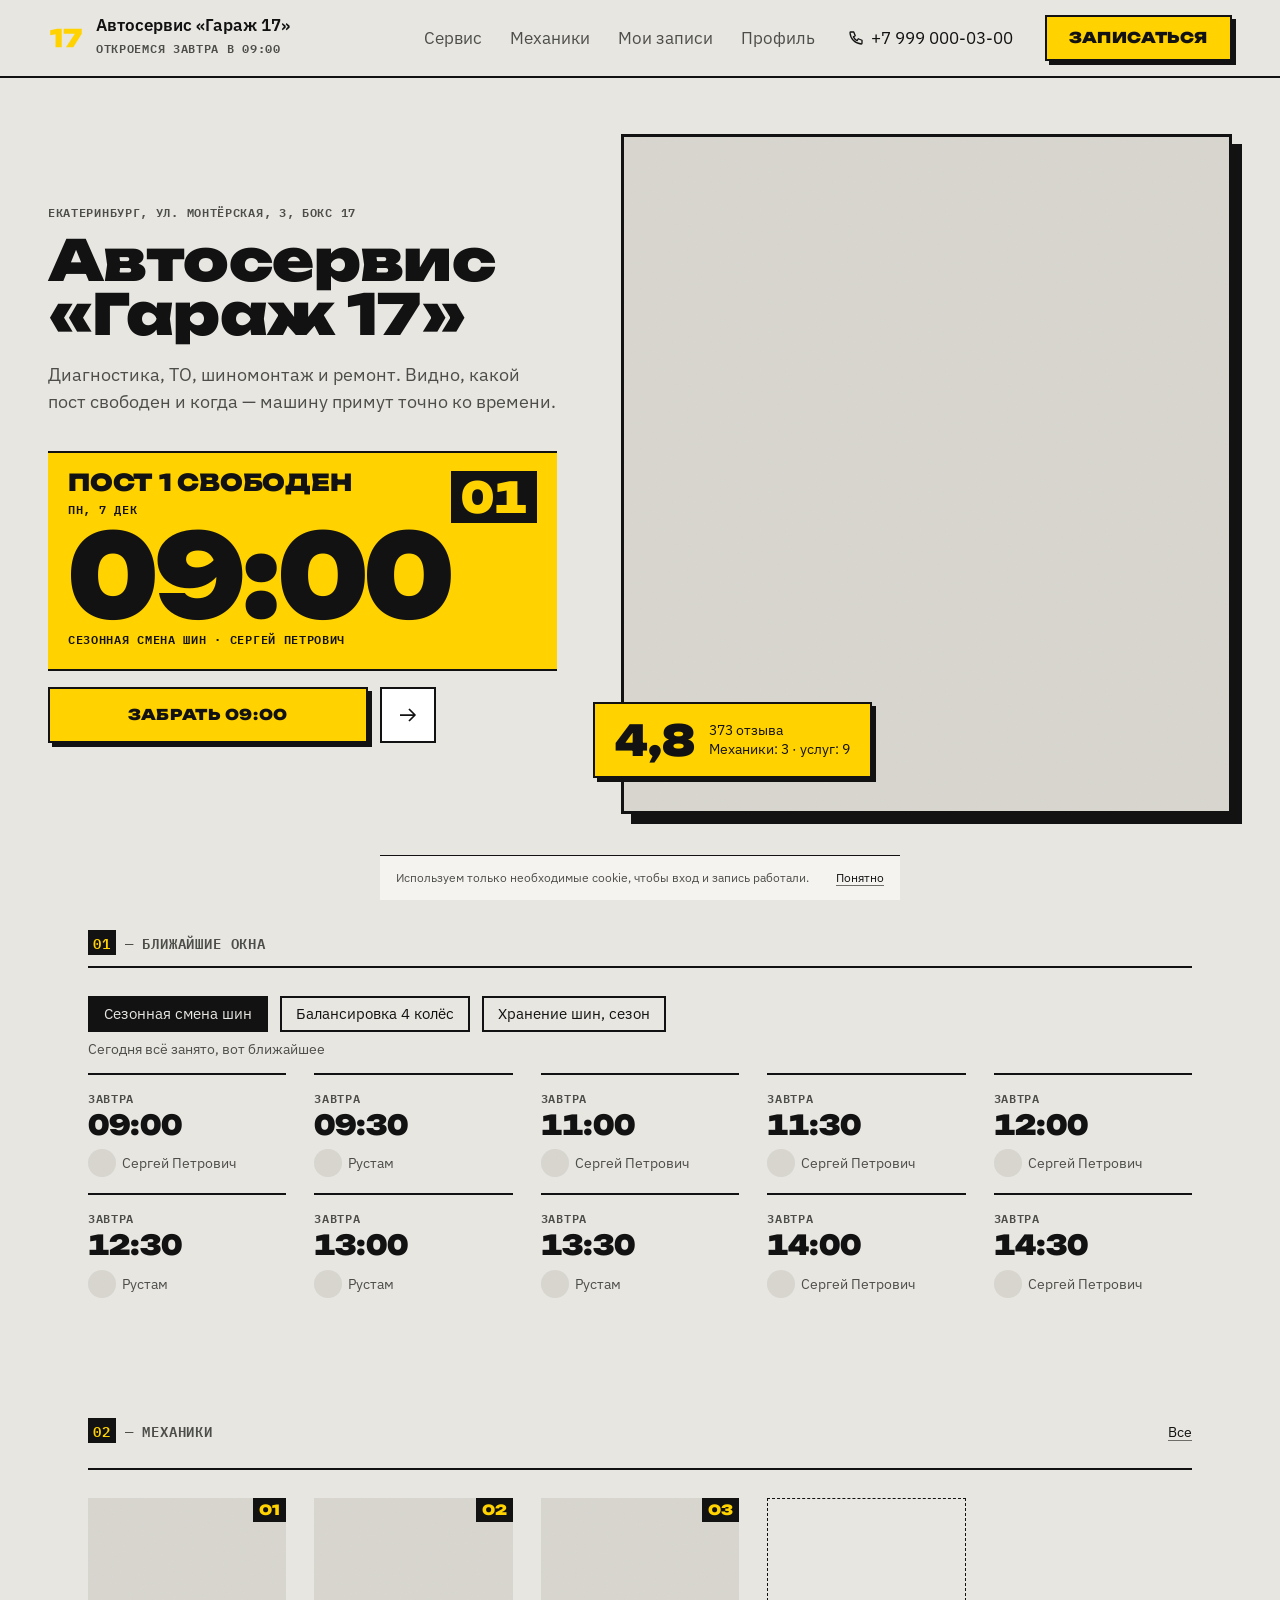
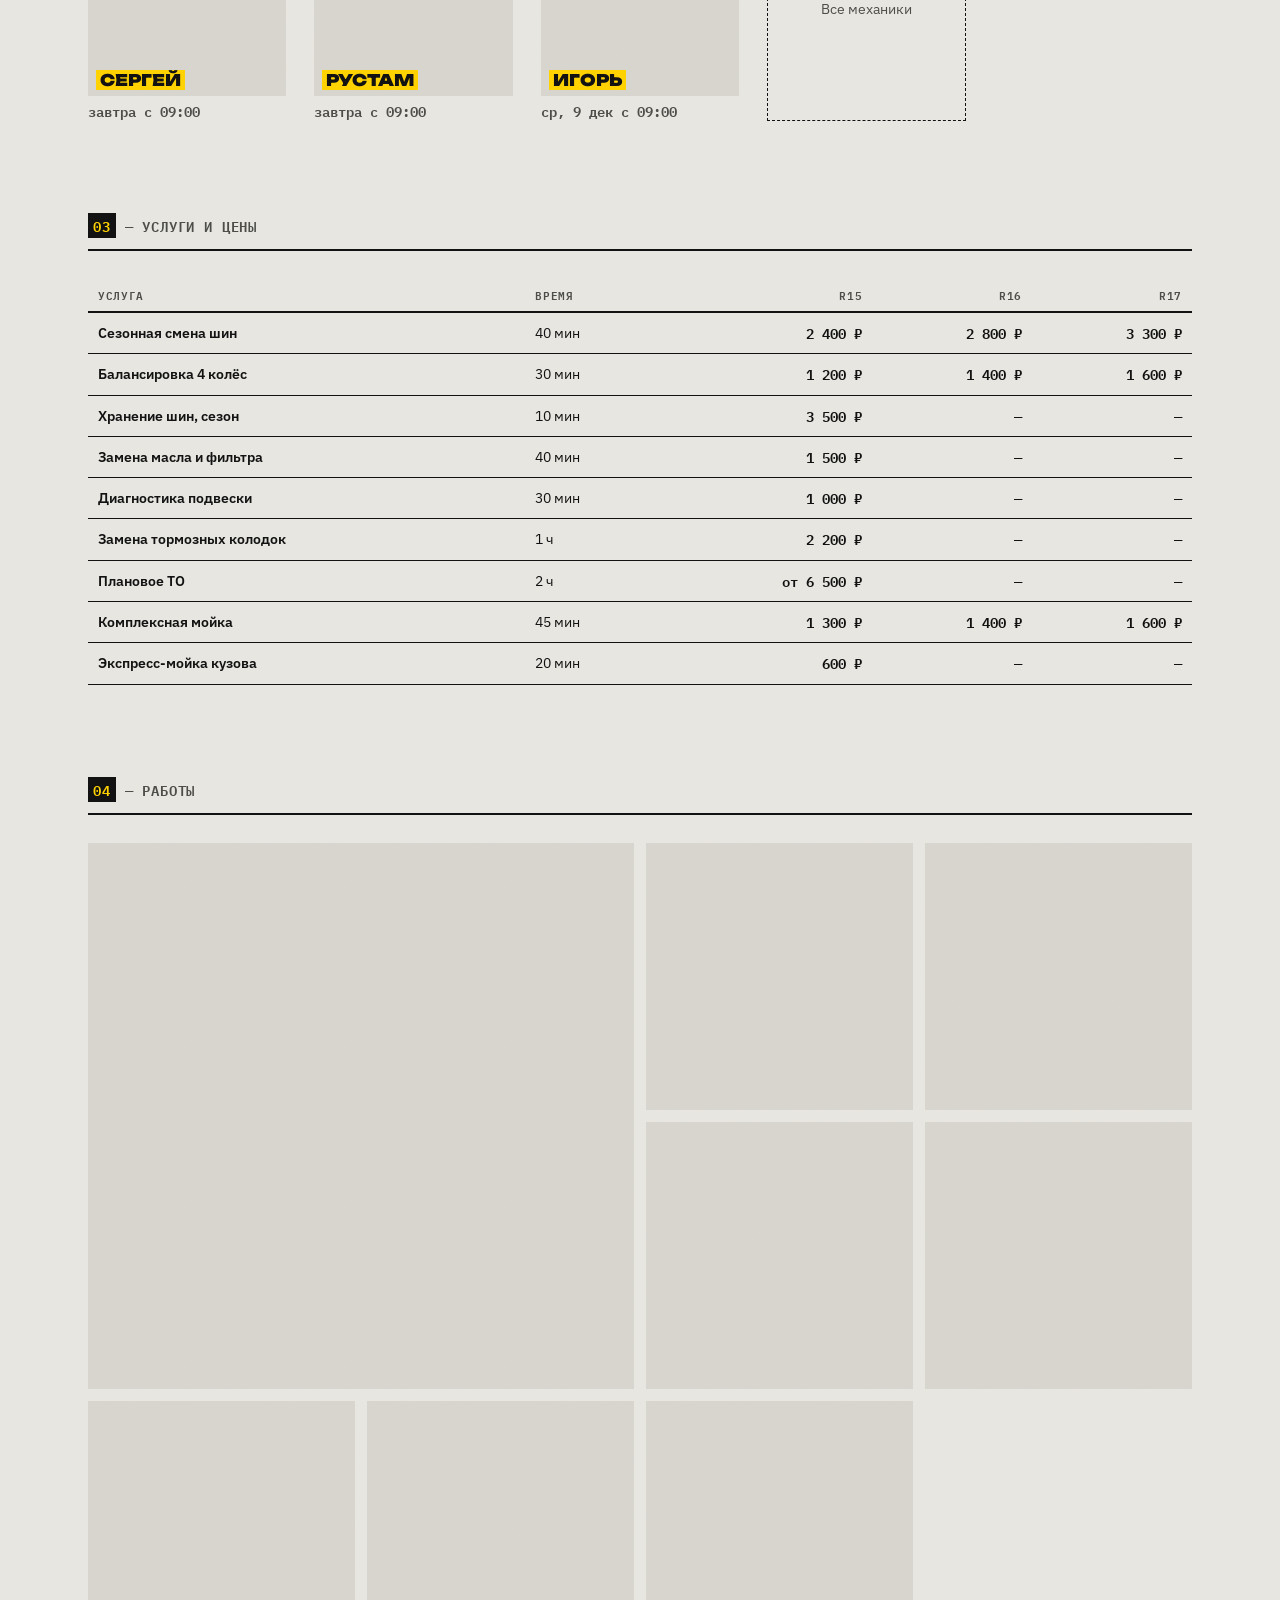
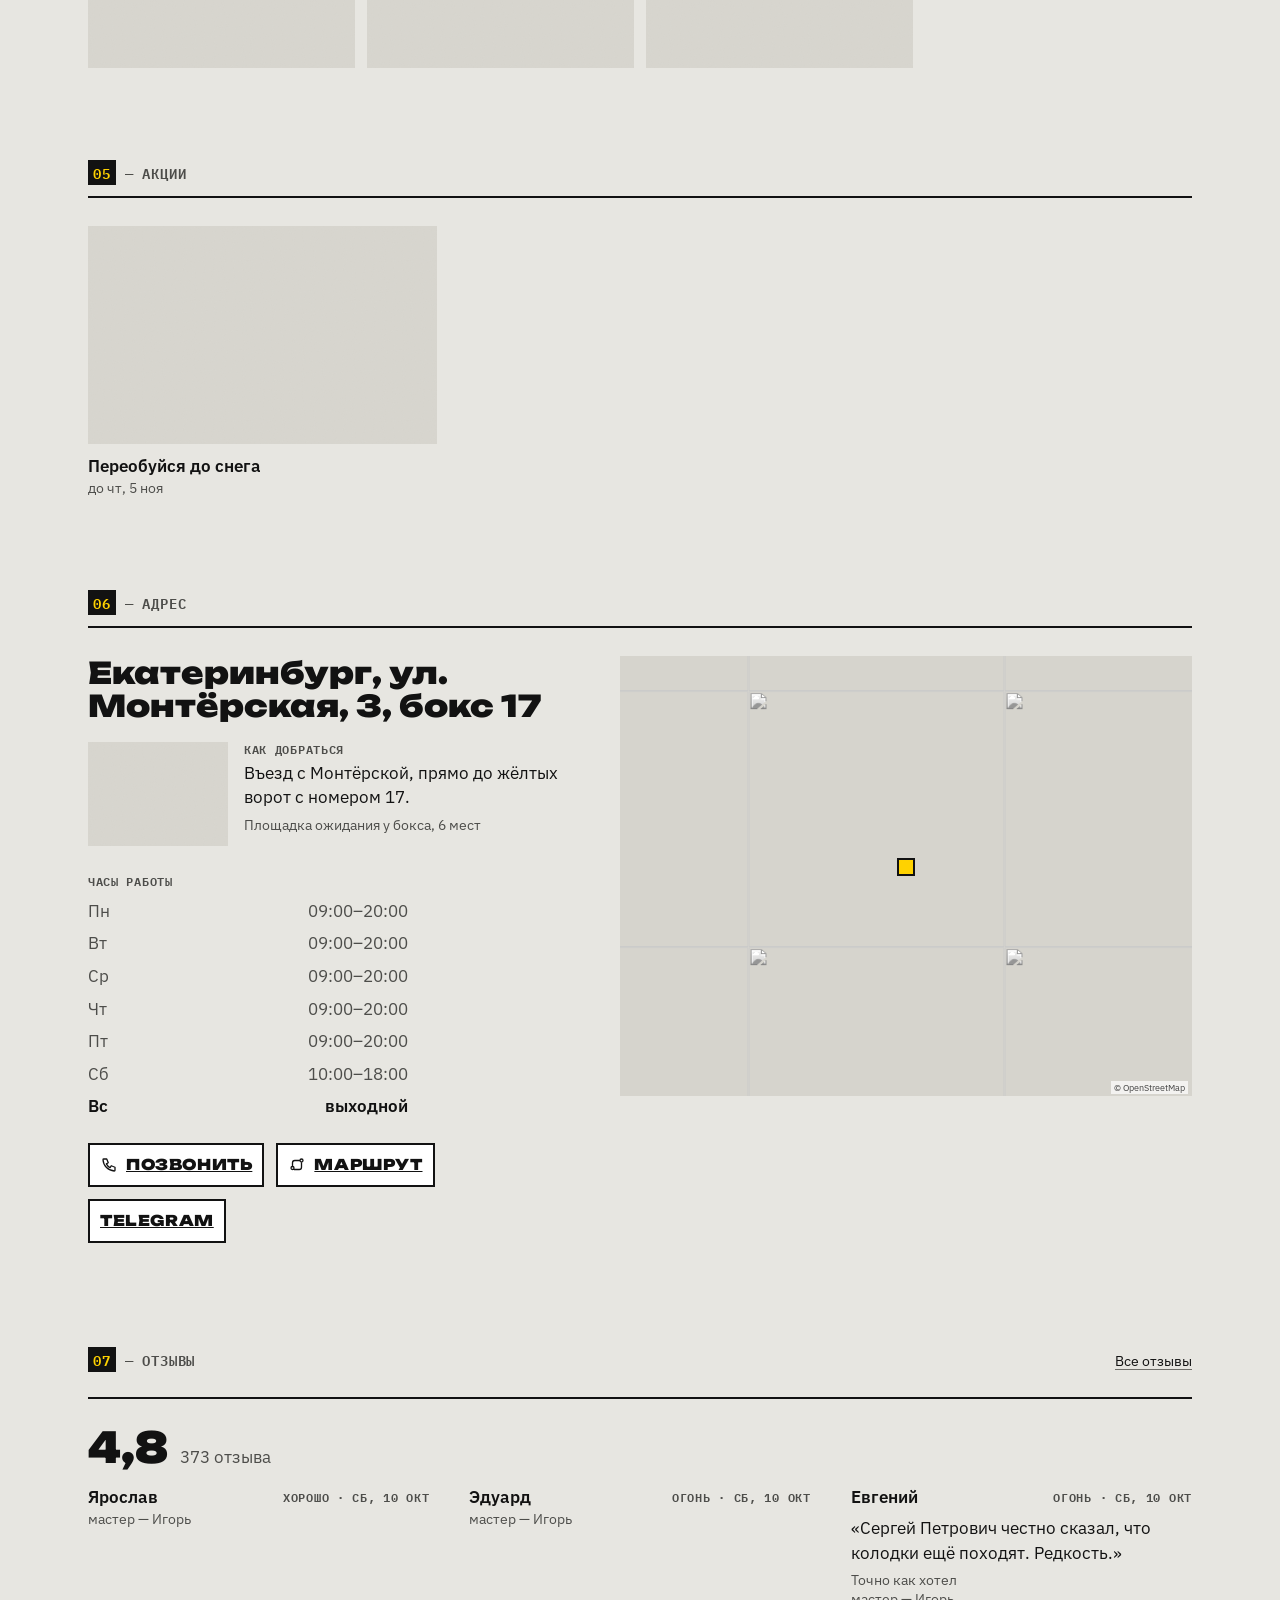
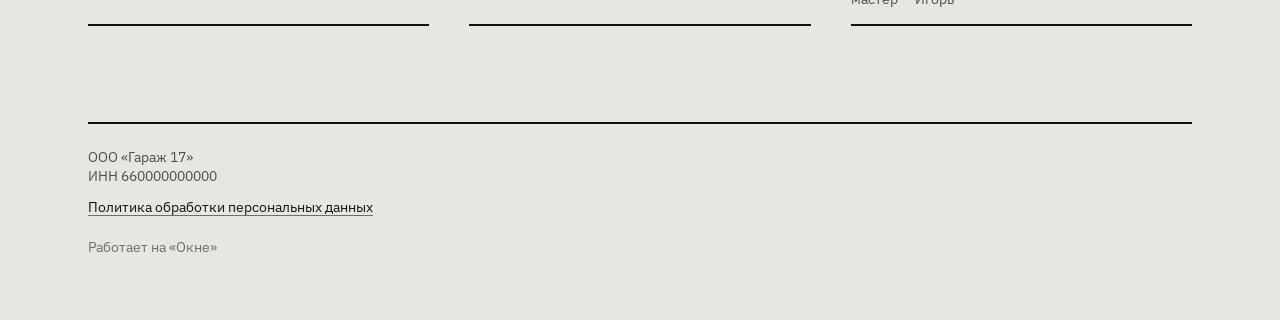
==== garage17-autoservice/index.html @ 47bb2134 "Автосервис «Гараж 17» — онлайн-запись — демо-версия Собранный сайт, скриншоты и запуск в один клик (" ====
<!doctype html>
<html lang="ru" data-theme="signal">
  <head>
    <meta charset="UTF-8" />
    <meta name="viewport" content="width=device-width, initial-scale=1, viewport-fit=cover" />
    <meta name="mobile-web-app-capable" content="yes" />
    <meta name="apple-mobile-web-app-capable" content="yes" />
    <meta name="apple-mobile-web-app-status-bar-style" content="black-translucent" />
    <meta name="format-detection" content="telephone=no" />
    <title>Автосервис «Гараж 17»</title><meta name="description" content="Онлайн-запись в «Автосервис «Гараж 17»»"><meta name="theme-color" content="#E7E6E1"><meta name="apple-mobile-web-app-title" content="Гараж 17"><link rel="manifest" href="/garage17-autoservice/manifest/client.webmanifest?v=mv2ydy9v"><link rel="icon" type="image/png" sizes="192x192" href="/garage17-autoservice/icons/any/192.png?v=mv2ydy9v"><link rel="apple-touch-icon" sizes="180x180" href="/garage17-autoservice/icons/apple/180.png?v=mv2ydy9v">
    <script>window.__OKNO__=Object.assign({"slug":"garage17","theme":"SIGNAL","accent":"#FFD200","name":"Автосервис «Гараж 17»","shortName":"Гараж 17","niche":"AUTO","tz":"Asia/Yekaterinburg","demo":true},{app:(function(){var p=location.pathname.slice(21);return /^\/master(\/|$)/.test(p)?'master':/^\/admin(\/|$)/.test(p)?'admin':'client'})()})</script>
    <script type="module" crossorigin src="/garage17-autoservice/assets/index-Ble5Hi62.js"></script>
    <link rel="stylesheet" crossorigin href="/garage17-autoservice/assets/index-D0xAatuv.css">
  </head>
  <body>
    <div id="root"></div>
    <noscript>Для записи нужен JavaScript. Позвоните в салон — запишем по телефону.</noscript>
  </body>
</html>
---- garage17-autoservice/assets/index-D0xAatuv.css ----
:root{--k: 1;--gutter: 20px;--nav-h: 64px;--safe-top: env(safe-area-inset-top, 0px);--safe-bottom: env(safe-area-inset-bottom, 0px);--tap: 44px}@media(max-width:370px){:root{--k: .94}}@media(min-width:430px){:root{--k: 1.06}}[data-theme=masterskaya]{color-scheme:dark;--bg: #14110e;--surface: #1e1a16;--surface-2: #2a241e;--ink: #efe7da;--ink-2: #a89c8b;--ink-3: #6e6457;--rule: #3a3229;--accent: #c9a14a;--on-accent: #14110e;--mark: #d8573a;--ok: #7fb07a;--warn: #e0a84a;--alert: #e0573d;--grain: .06;--texture: .03;--radius-s: 2px;--radius-m: 4px;--radius-l: 8px;--radius-photo: 2px;--radius-button: 2px;--radius-chip: 2px;--radius-field: 0;--radius-sheet: 8px;--rule-w: 1px;--shadow-sheet: none;--font-display: "Alumni Sans", "Arial Narrow", sans-serif;--font-ui: "Golos Text", system-ui, sans-serif;--font-mono: "IBM Plex Mono", ui-monospace, monospace;--font-price: var(--font-mono);--font-label: var(--font-mono);--time-xl: 112px;--time-xl-w: 800;--time-xl-lh: .85;--time-xl-ls: -.02em;--time-xl-style: normal;--time-l: 56px;--time-l-w: 800;--time-l-style: normal;--time-m: 28px;--time-m-w: 700;--h1: 34px;--h1-w: 700;--h1-tt: uppercase;--h1-ls: .02em;--h1-style: normal;--h1-font: var(--font-display);--h2: 22px;--h2-w: 700;--h2-tt: uppercase;--h2-ls: .02em;--h2-style: normal;--h2-font: var(--font-display);--label: 11px;--label-w: 500;--label-tt: uppercase;--label-ls: .08em;--price: 18px;--price-w: 500;--caption-w: 500;--body-lh: 1.45;--spring-stiffness: 520;--spring-damping: 38;--spring-mass: 1.2;--dur: .26s;--ease: cubic-bezier(.2, .9, .1, 1);--cap: butt}[data-theme=zhurnal]{color-scheme:light;--bg: #f3eee7;--surface: #fbf8f3;--surface-2: #e8e1d7;--ink: #231d1a;--ink-2: #6b605a;--ink-3: #8e837b;--rule: #d9d0c4;--accent: #b4573a;--on-accent: #fbf8f3;--mark: #b4573a;--ok: #5e8c61;--warn: #c98a2e;--alert: #b83a3a;--grain: .03;--texture: .02;--radius-s: 0;--radius-m: 12px;--radius-l: 999px;--radius-photo: 999px;--radius-button: 999px;--radius-chip: 999px;--radius-field: 12px;--radius-sheet: 24px;--rule-w: 1px;--shadow-sheet: 0 -12px 40px rgba(35, 29, 26, .12);--font-display: "Cormorant Garamond", Georgia, serif;--font-ui: "Golos Text", system-ui, sans-serif;--font-mono: "Golos Text", system-ui, sans-serif;--font-price: "Cormorant Garamond", Georgia, serif;--font-label: "Golos Text", system-ui, sans-serif;--time-xl: 96px;--time-xl-w: 300;--time-xl-lh: .9;--time-xl-ls: -.01em;--time-xl-style: normal;--time-l: 52px;--time-l-w: 300;--time-l-style: italic;--time-m: 28px;--time-m-w: 400;--h1: 36px;--h1-w: 400;--h1-tt: none;--h1-ls: 0;--h1-style: normal;--h1-font: var(--font-display);--h2: 24px;--h2-w: 500;--h2-tt: none;--h2-ls: 0;--h2-style: italic;--h2-font: var(--font-display);--label: 12px;--label-w: 500;--label-tt: uppercase;--label-ls: .06em;--price: 18px;--price-w: 500;--caption-w: 400;--body-lh: 1.5;--spring-stiffness: 180;--spring-damping: 26;--spring-mass: 1;--dur: .44s;--ease: cubic-bezier(.25, .1, .25, 1);--cap: round}[data-theme=signal]{color-scheme:light;--bg: #e7e6e1;--surface: #f4f3ef;--surface-2: #d6d4cd;--ink: #121212;--ink-2: #4d4d4a;--ink-3: #6f6e69;--rule: #121212;--accent: #ffd200;--on-accent: #121212;--mark: #ff5b14;--ok: #1f9d55;--warn: #ff8a00;--alert: #e02424;--grain: .02;--texture: 0;--radius-s: 0;--radius-m: 0;--radius-l: 4px;--radius-photo: 0;--radius-button: 0;--radius-chip: 0;--radius-field: 0;--radius-sheet: 0;--rule-w: 2px;--shadow-sheet: none;--font-display: "Unbounded", "Arial Black", sans-serif;--font-ui: "IBM Plex Sans", system-ui, sans-serif;--font-mono: "IBM Plex Mono", ui-monospace, monospace;--font-price: var(--font-mono);--font-label: var(--font-mono);--time-xl: 72px;--time-xl-w: 900;--time-xl-lh: .9;--time-xl-ls: -.03em;--time-xl-style: normal;--time-l: 40px;--time-l-w: 900;--time-l-style: normal;--time-m: 22px;--time-m-w: 800;--h1: 26px;--h1-w: 800;--h1-tt: none;--h1-ls: -.01em;--h1-style: normal;--h1-font: var(--font-display);--h2: 18px;--h2-w: 800;--h2-tt: none;--h2-ls: 0;--h2-style: normal;--h2-font: var(--font-display);--label: 11px;--label-w: 600;--label-tt: uppercase;--label-ls: .06em;--price: 18px;--price-w: 600;--caption-w: 500;--body-lh: 1.45;--spring-stiffness: 700;--spring-damping: 45;--spring-mass: .8;--dur: .18s;--ease: cubic-bezier(.5, 0, 0, 1);--cap: butt}@media(prefers-color-scheme:dark){[data-theme=zhurnal]:not([data-scheme=light]){color-scheme:dark;--bg: #1c1714;--surface: #251f1b;--surface-2: #342b25;--ink: #efe6dc;--ink-2: #b3a597;--ink-3: #85786c;--rule: #3d342d;--accent: #d07a5c;--on-accent: #1c1714;--mark: #d07a5c;--shadow-sheet: 0 -12px 40px rgba(0, 0, 0, .5)}[data-theme=signal]:not([data-scheme=light]){color-scheme:dark;--bg: #161616;--surface: #202020;--surface-2: #2c2c2c;--ink: #f2f2ee;--ink-2: #b8b8b2;--ink-3: #8a8a85;--rule: #f2f2ee}}.dense{--time-xl: 56px;--time-l: 32px;--time-m: 18px;--h1: 24px;--h2: 16px;--gutter: 16px}*,*:before,*:after{box-sizing:border-box}html{-webkit-text-size-adjust:100%;text-size-adjust:100%;-webkit-tap-highlight-color:transparent}html,body{margin:0;background:var(--bg);color:var(--ink);font-family:var(--font-ui);font-size:calc(16px * var(--k));line-height:var(--body-lh);min-height:100%}html{overscroll-behavior-y:none}body{min-height:100dvh;font-feature-settings:"tnum" 0;-webkit-font-smoothing:antialiased}#root{min-height:100dvh}img{display:block;max-width:100%}button,input,textarea,select{font:inherit;color:inherit}button{background:none;border:0;padding:0;cursor:pointer;touch-action:manipulation}a{color:inherit}:focus{outline:none}:focus-visible{outline:2px solid var(--ink);outline-offset:2px}::selection{background:var(--accent);color:var(--on-accent)}.sr-only{position:absolute!important;width:1px;height:1px;overflow:hidden;clip:rect(0 0 0 0);white-space:nowrap}.num,.t-xl,.t-l,.t-m,.price{font-variant-numeric:tabular-nums;font-feature-settings:"tnum" 1}.t-xl{font-family:var(--font-display);font-size:min(calc(var(--time-xl) * var(--k)),30vw);font-weight:var(--time-xl-w);line-height:var(--time-xl-lh);letter-spacing:var(--time-xl-ls);font-style:var(--time-xl-style)}.t-l{font-family:var(--font-display);font-size:calc(var(--time-l) * var(--k));font-weight:var(--time-l-w);font-style:var(--time-l-style);line-height:.95}.t-m{font-family:var(--font-display);font-size:calc(var(--time-m) * var(--k));font-weight:var(--time-m-w);line-height:1}.h1{font-family:var(--h1-font);font-size:calc(var(--h1) * var(--k));font-weight:var(--h1-w);text-transform:var(--h1-tt);letter-spacing:var(--h1-ls);font-style:var(--h1-style);line-height:1.05;margin:0}.h2{font-family:var(--h2-font);font-size:calc(var(--h2) * var(--k));font-weight:var(--h2-w);text-transform:var(--h2-tt);letter-spacing:var(--h2-ls);font-style:var(--h2-style);line-height:1.1;margin:0}.label{font-family:var(--font-label);font-size:calc(var(--label) * var(--k));font-weight:var(--label-w);text-transform:var(--label-tt);letter-spacing:var(--label-ls);line-height:1.3;color:var(--ink-2)}.caption{font-size:calc(13px * var(--k));font-weight:var(--caption-w);color:var(--ink-2);line-height:1.35}.strong{font-weight:600}.price{font-family:var(--font-price);font-size:calc(var(--price) * var(--k));font-weight:var(--price-w);white-space:nowrap}.muted{color:var(--ink-2)}.faint{color:var(--ink-3)}.accent-text{color:var(--accent)}[data-theme=signal] .accent-text{color:var(--ink);background:var(--accent);padding:0 4px}[data-theme=zhurnal] em,[data-theme=zhurnal] .em{font-family:var(--font-display);font-style:italic;font-size:1.15em}.clamp2{display:-webkit-box;-webkit-line-clamp:2;-webkit-box-orient:vertical;overflow:hidden}.screen{min-height:100dvh;padding-top:var(--safe-top);padding-bottom:calc(var(--nav-h) + var(--safe-bottom) + 24px);position:relative}.screen.no-nav{padding-bottom:calc(var(--safe-bottom) + 24px)}.pad{padding-left:var(--gutter);padding-right:var(--gutter)}.stack>*+*{margin-top:12px}.row{display:flex;align-items:center;gap:12px}.between{justify-content:space-between}.grow{flex:1;min-width:0}.block{margin-top:calc(56px * var(--k))}.block-s{margin-top:32px}.hscroll{display:flex;gap:12px;overflow-x:auto;scroll-snap-type:x proximity;padding:0 var(--gutter);scrollbar-width:none;-webkit-overflow-scrolling:touch}.hscroll::-webkit-scrollbar{display:none}.hscroll>*{scroll-snap-align:start;flex-shrink:0}.section-label{display:flex;align-items:baseline;gap:8px;margin-bottom:16px}.section-label .no{color:var(--accent)}[data-theme=signal] .section-label .no{background:var(--ink);color:var(--accent);padding:1px 5px}.rule{border:0;border-top:var(--rule-w) solid var(--rule);margin:0}.list-row{display:flex;align-items:center;gap:12px;min-height:60px;padding:12px 0;border-bottom:var(--rule-w) solid var(--rule);width:100%;text-align:left}[data-theme=zhurnal] .list-row{margin:0 calc(var(--gutter) * -1);padding-left:var(--gutter);padding-right:var(--gutter);width:calc(100% + var(--gutter) * 2)}.brass-rule{position:relative;height:1px;background:var(--accent);opacity:.7;margin:0 var(--gutter)}.brass-rule:before,.brass-rule:after{content:"";position:absolute;top:-3px;width:7px;height:7px;border-radius:50%;background:var(--accent);box-shadow:inset -1px -1px #00000059}.brass-rule:before{left:0}.brass-rule:after{right:0}.btn{position:relative;display:inline-flex;align-items:center;justify-content:center;gap:8px;min-height:56px;padding:0 24px;border-radius:var(--radius-button);background:var(--accent);color:var(--on-accent);font-weight:600;font-size:calc(16px * var(--k));transition:transform .12s var(--ease),filter .12s;user-select:none;-webkit-user-select:none;white-space:nowrap}.btn:active{transform:scale(.97);filter:brightness(.96)}.btn[disabled]{opacity:.4;pointer-events:none}.btn.full{width:100%}.btn.small{min-height:44px;padding:0 16px;font-size:calc(14px * var(--k))}[data-theme=signal] .btn{border:2px solid #121212;text-transform:uppercase;letter-spacing:.04em;font-family:var(--font-display);font-weight:800;font-size:calc(14px * var(--k));box-shadow:4px 4px #121212}[data-theme=signal] .btn:active{box-shadow:1px 1px #121212;transform:translate(3px,3px)}.btn-2{background:transparent;color:var(--ink);border:1px solid var(--ink-2)}[data-theme=zhurnal] .btn-2{border:0;text-decoration:underline;text-underline-offset:4px;text-decoration-thickness:1px;padding:0 8px}[data-theme=signal] .btn-2{background:#fff;color:#121212;border:2px solid #121212;box-shadow:none}.btn-ghost{background:transparent;color:var(--ink);min-height:var(--tap);padding:0 12px}[data-theme=signal] .btn-ghost{border:0;box-shadow:none}.btn-danger{background:transparent;color:var(--alert);border:1px solid var(--alert)}[data-theme=signal] .btn-danger{box-shadow:none;border:2px solid var(--alert)}.icon-btn{width:var(--tap);height:var(--tap);display:inline-grid;place-items:center;border-radius:var(--radius-s);color:var(--ink);flex-shrink:0}.icon-btn:active{transform:scale(.94)}.link{color:var(--ink);text-decoration:underline;text-underline-offset:3px;text-decoration-color:var(--ink-3);min-height:var(--tap);display:inline-flex;align-items:center}.chip{display:inline-flex;align-items:center;gap:6px;height:36px;padding:0 14px;border-radius:var(--radius-chip);border:1px solid var(--rule);background:transparent;color:var(--ink);font-size:calc(14px * var(--k));white-space:nowrap}[data-theme=signal] .chip{border:2px solid var(--ink)}.chip[aria-pressed=true],.chip.on{background:var(--ink);color:var(--bg);border-color:var(--ink)}.badge{display:inline-flex;align-items:center;height:20px;padding:0 6px;border:1px solid currentColor;font-family:var(--font-label);font-size:10px;letter-spacing:.06em;text-transform:uppercase;color:var(--accent);border-radius:var(--radius-s);white-space:nowrap}[data-theme=signal] .badge{color:var(--ink);background:var(--accent);border:2px solid var(--ink)}.field{display:block}.field .label{display:block;margin-bottom:6px}.input{width:100%;height:56px;padding:0 4px;border:0;border-bottom:1px solid var(--ink-3);background:transparent;font-size:calc(18px * var(--k));border-radius:0}textarea.input{height:auto;min-height:96px;padding:12px 4px;resize:vertical;line-height:1.4}.input:focus{border-bottom:2px solid var(--accent)}[data-theme=signal] .input{border-bottom:2px solid var(--ink)}[data-theme=signal] .input:focus{border-bottom-color:var(--mark)}[data-theme=zhurnal] .input{border:1px solid var(--rule);border-radius:var(--radius-field);padding:0 16px;background:var(--surface)}[data-theme=zhurnal] textarea.input{padding:12px 16px}[data-theme=zhurnal] .input:focus{border:2px solid var(--accent)}.input.error{border-color:var(--alert)}.field-error{color:var(--alert);font-size:13px;margin-top:6px}.phone-field{display:flex;align-items:stretch;gap:8px}.phone-field .prefix{display:grid;place-items:center;padding:0 14px;background:var(--surface-2);color:var(--ink-2);font-size:calc(18px * var(--k));border-radius:var(--radius-field);font-variant-numeric:tabular-nums}.switch{position:relative;width:52px;height:32px;border-radius:999px;background:var(--surface-2);flex-shrink:0;transition:background var(--dur) var(--ease)}.switch:after{content:"";position:absolute;top:3px;left:3px;width:26px;height:26px;border-radius:50%;background:var(--ink);transition:transform var(--dur) var(--ease)}.switch[aria-checked=true]{background:var(--accent)}.switch[aria-checked=true]:after{transform:translate(20px);background:var(--on-accent)}[data-theme=signal] .switch,[data-theme=signal] .switch:after{border-radius:0}[data-theme=signal] .switch{border:2px solid var(--ink)}[data-theme=signal] .switch:after{top:2px;left:2px;width:24px;height:24px}.surface{background:var(--surface);border-radius:var(--radius-m)}[data-theme=masterskaya] .raised{background:var(--surface);border-top:1px solid rgba(201,161,74,.55);border-radius:var(--radius-m)}[data-theme=zhurnal] .raised{border:1px solid var(--ink)}[data-theme=signal] .raised{background:var(--accent);color:#121212;--ink: #121212;--ink-2: #2b2b2b;--ink-3: #4a4a4a;--rule: #121212}.hazard{background:repeating-linear-gradient(45deg,#ffd200 0 10px,#121212 10px 20px)}.skeleton{background:var(--surface-2);border-radius:var(--radius-s);animation:sk 1.6s ease-in-out infinite}@keyframes sk{0%,to{opacity:.5}50%{opacity:.8}}.photo{position:relative;overflow:hidden;background:var(--surface-2);border-radius:var(--radius-photo)}.photo img{width:100%;height:100%;object-fit:cover;transition:opacity .3s}.photo:after{content:"";position:absolute;inset:0;pointer-events:none;opacity:calc(var(--grain) * 6);mix-blend-mode:overlay;background-image:url("data:image/svg+xml;utf8,<svg xmlns='http://www.w3.org/2000/svg' width='160' height='160'><filter id='n'><feTurbulence type='fractalNoise' baseFrequency='0.9' numOctaves='2' stitchTiles='stitch'/><feColorMatrix values='0 0 0 0 0.5 0 0 0 0 0.5 0 0 0 0 0.5 0 0 0 1 0'/></filter><rect width='100%' height='100%' filter='url(%23n)'/></svg>")}[data-theme=masterskaya] .photo img{filter:sepia(.18) saturate(.9) contrast(1.04)}[data-theme=signal] .photo img{filter:contrast(1.12) saturate(1.05)}.bg-texture:before{content:"";position:fixed;inset:0;pointer-events:none;z-index:0;opacity:var(--texture);background-image:url("data:image/svg+xml;utf8,<svg xmlns='http://www.w3.org/2000/svg' width='220' height='220'><filter id='p'><feTurbulence type='fractalNoise' baseFrequency='0.65' numOctaves='3'/></filter><rect width='100%' height='100%' filter='url(%23p)'/></svg>")}.bottom-nav{position:fixed;left:0;right:0;bottom:0;z-index:40;height:calc(var(--nav-h) + var(--safe-bottom));padding-bottom:var(--safe-bottom);background:var(--bg);border-top:var(--rule-w) solid var(--rule);display:grid;grid-template-columns:1fr 1fr 1.2fr 1fr 1fr;align-items:stretch}.bottom-nav a{display:flex;flex-direction:column;align-items:center;justify-content:center;gap:2px;text-decoration:none;color:var(--ink-3);font-size:11px;position:relative}.bottom-nav a.active{color:var(--ink)}.bottom-nav .dot{position:absolute;top:10px;right:calc(50% - 16px);width:8px;height:8px;border-radius:50%;background:var(--mark);border:2px solid var(--bg)}.toast-wrap{position:fixed;top:calc(var(--safe-top) + 8px);left:12px;right:12px;z-index:100;display:flex;flex-direction:column;gap:8px;pointer-events:none;max-width:480px;margin:0 auto}.toast{pointer-events:auto;background:var(--surface);color:var(--ink);padding:14px 16px 18px;font-size:15px;position:relative;box-shadow:0 8px 24px #00000040}[data-theme=masterskaya] .toast,[data-theme=signal] .toast{--tooth: 8px;-webkit-mask:conic-gradient(from 135deg at bottom,#0000,#000 1deg 89deg,#0000 90deg) bottom / var(--tooth) 51% repeat-x,linear-gradient(#000 0 0) top / 100% calc(100% - var(--tooth) / 2 + .5px) no-repeat;mask:conic-gradient(from 135deg at bottom,#0000,#000 1deg 89deg,#0000 90deg) bottom / var(--tooth) 51% repeat-x,linear-gradient(#000 0 0) top / 100% calc(100% - var(--tooth) / 2 + .5px) no-repeat}[data-theme=signal] .toast{background:#fff;border-left:6px solid var(--accent)}[data-theme=zhurnal] .toast{border:1px solid var(--ink);border-radius:0;box-shadow:none;padding-bottom:14px}.toast.error{border-left:4px solid var(--alert)}.banner{position:fixed;left:12px;right:12px;bottom:calc(var(--nav-h) + var(--safe-bottom) + 12px);z-index:60;background:var(--ink);color:var(--bg);padding:12px 16px;display:flex;align-items:center;gap:12px;border-radius:var(--radius-m);max-width:480px;margin:0 auto;font-size:14px}.banner button{color:var(--accent);font-weight:600;min-height:var(--tap)}[data-theme=signal] .banner button{color:var(--accent)}.empty{padding:40px var(--gutter);display:flex;flex-direction:column;align-items:flex-start;gap:16px}.empty svg{color:var(--mark)}@media(prefers-reduced-motion:reduce){*,*:before,*:after{animation-duration:.01ms!important;animation-iteration-count:1!important;transition-duration:.15s!important}}.mobile-frame{max-width:520px;margin:0 auto;position:relative;min-height:100dvh}@media(min-width:600px){.mobile-frame .bottom-nav{max-width:520px;margin:0 auto}}.btn.small{white-space:normal;text-align:center;line-height:1.15;min-width:0;padding:0 10px}#root{overflow-x:clip}.ribbon-scroll{overflow-x:auto;overflow-y:hidden;scroll-snap-type:x mandatory;scrollbar-width:none;-webkit-overflow-scrolling:touch;border-top:var(--rule-w) solid var(--rule);border-bottom:var(--rule-w) solid var(--rule)}.ribbon-scroll::-webkit-scrollbar{display:none}.ribbon-busy{position:absolute;top:18px;bottom:24px;background:repeating-linear-gradient(135deg,var(--surface-2) 0 2px,transparent 2px 7px);opacity:.9}.ribbon-slot{position:absolute;bottom:24px;width:18px;height:80px;display:flex;align-items:flex-end;justify-content:center;transform-origin:bottom}.ribbon-tooth{display:block;width:4px;border-radius:var(--radius-s);transition:height .16s var(--ease),background .16s}[data-theme=signal] .ribbon-tooth{width:6px}.ribbon-snap{position:absolute;top:0;width:1px;height:1px;scroll-snap-align:center;scroll-snap-stop:always}.ribbon-pointer{position:absolute;left:50%;top:-10px;bottom:-2px;width:2px;margin-left:-1px;background:var(--mark);z-index:2;pointer-events:none}.ribbon-pointer:before{content:"";position:absolute;top:0;left:-5px;border:6px solid transparent;border-top:8px solid var(--mark)}.day-cell{position:relative;width:52px;min-height:82px;display:flex;flex-direction:column;align-items:center;justify-content:space-between;padding:8px 0 6px}.day-cell[aria-disabled=true]{opacity:.55}.day-mark{position:absolute;inset:0;pointer-events:none}[data-theme=masterskaya] .day-mark{border:1px solid var(--accent);border-radius:var(--radius-s);box-shadow:inset 0 1px #c9a14a66}[data-theme=zhurnal] .day-mark{inset:auto 4px 24px;height:22px;background:var(--accent);opacity:.22;border-radius:40% 60% 55% 45%/60% 40%;transform:rotate(-4deg)}[data-theme=signal] .day-mark{background:var(--accent);border:2px solid #121212}[data-theme=signal] .day-cell.on{color:#121212}.barcode{position:relative;display:flex;align-items:flex-end;gap:2px;height:14px}.barcode>span:not(.caption){display:block;width:2px;background:var(--ink)}.ticket{position:relative;background:var(--accent);color:var(--on-accent);--tc: var(--on-accent);border-radius:var(--radius-l);overflow:hidden}.ticket .ticket-ink{color:var(--tc)}.ticket .label.ticket-ink{opacity:.8}.ticket-top{padding:22px 20px 20px}.ticket-tear{position:relative;height:0;border-top:2px dashed currentColor;opacity:.4;margin:0 18px}.ticket-tear:before,.ticket-tear:after{content:"";position:absolute;top:-13px;width:24px;height:24px;border-radius:50%;background:var(--bg);opacity:1}.ticket-tear:before{left:-32px}.ticket-tear:after{right:-32px}.ticket-stub{padding:14px 20px 18px}.ticket-masterskaya{background:linear-gradient(180deg,#d4ae5c 0%,var(--accent) 38%,#b08a3a 100%);box-shadow:inset 0 1px #ffffff59,inset 0 -2px #00000040;--tc: #1a140d}.ticket-masterskaya .t-xl{text-shadow:0 1px 0 rgba(255,255,255,.35),0 -1px 0 rgba(0,0,0,.35)}.ticket-masterskaya:before,.ticket-masterskaya:after{content:"";position:absolute;top:12px;width:8px;height:8px;border-radius:50%;background:#6d5520;box-shadow:inset 1px 1px #fff6}.ticket-masterskaya:before{left:12px}.ticket-masterskaya:after{right:12px}.ticket-zhurnal{background:var(--surface);--tc: var(--ink);outline:1px solid var(--ink);outline-offset:-8px;border-radius:0}.ticket-zhurnal .t-xl{color:var(--accent)}.ticket-signal{border:2px solid #121212;border-radius:0;--tc: #121212;box-shadow:6px 6px #121212}.ticket.draft{background:transparent!important;--tc: var(--ink);border:2px dashed var(--ink-3);box-shadow:none;outline:none}.ticket.draft:before,.ticket.draft:after{display:none}.nav-book{display:flex;align-items:center;justify-content:center;text-decoration:none;position:relative}.nav-book .shape{display:grid;place-items:center;color:var(--on-accent);background:var(--accent);font-weight:700;text-transform:uppercase;font-size:11px;letter-spacing:.06em}[data-theme=masterskaya] .nav-book .shape{width:64px;height:58px;margin-top:-10px;font-size:10px;letter-spacing:.08em;border-radius:2px;box-shadow:inset 0 1px #ffffff59,0 -1px 0 var(--rule);font-family:var(--font-mono)}[data-theme=zhurnal] .nav-book .shape{width:64px;height:64px;border-radius:50%;margin-top:-16px;position:relative}[data-theme=signal] .nav-book .shape{width:76px;height:52px;margin-top:-10px;border:2px solid #121212;color:#121212;font-family:var(--font-display);font-weight:900;box-shadow:3px 3px #121212}.circle-text{position:absolute;inset:-2px;animation:spin 18s linear infinite}@keyframes spin{to{transform:rotate(360deg)}}.menu-row{display:flex;align-items:flex-start;gap:10px;width:100%;text-align:left;min-height:60px;padding:12px 0;border-bottom:var(--rule-w) solid var(--rule)}.menu-row .name{font-weight:600}.menu-row .leader{flex:1;min-width:16px;align-self:flex-start;margin-top:1.05em;height:0;border-bottom:2px dotted var(--ink-3);position:relative}[data-theme=signal] .menu-row .leader{border-bottom:2px dashed var(--ink-3)}.menu-row .leader .fill{position:absolute;left:0;top:0;height:2px;margin-top:0;background:var(--accent);transform-origin:left}[data-theme=signal] .menu-row .leader .fill{background:var(--ink)}.menu-row.on .price{color:var(--accent)}[data-theme=signal] .menu-row.on .price{color:#121212;background:var(--accent);padding:0 4px}.menu-row .sel{width:24px;flex-shrink:0;margin-top:2px}.sheet-grip{margin:0 auto;width:36px;height:4px;border-radius:2px;background:var(--ink-3)}[data-theme=masterskaya] .sheet-grip{width:28px;height:2px;background:var(--accent)}[data-theme=signal] .sheet{border-top:4px solid #121212}[data-theme=signal] .sheet-grip{display:none}.mini-map{position:relative;display:block;overflow:hidden;background:var(--surface-2);border-radius:var(--radius-m)}.mini-map img{filter:grayscale(1) sepia(.35) contrast(.95) brightness(1.02)}[data-theme=masterskaya] .mini-map img{filter:grayscale(1) sepia(.5) invert(.88) contrast(.9) brightness(.85)}[data-theme=signal] .mini-map img{filter:grayscale(1) contrast(1.15)}.map-pin{position:absolute;left:50%;top:50%;width:18px;height:18px;margin:-18px 0 0 -9px;background:var(--accent);border:2px solid var(--ink);border-radius:50% 50% 50% 0;transform:rotate(-45deg)}[data-theme=signal] .map-pin{border-radius:0;transform:none;border-color:#121212}.map-attr{position:absolute;right:4px;bottom:2px;font-size:9px;color:#444;background:#ffffffb3;padding:0 3px}[data-theme=masterskaya] .blink-colon{animation:colon 2s steps(1) infinite}@keyframes colon{0%,60%{opacity:1}61%,80%{opacity:.3}}.caret{display:inline-block;width:2px;height:28px;background:var(--accent);animation:caret 1s steps(1) infinite}@keyframes caret{50%{opacity:0}}.breathe:after{content:"";position:fixed;inset:0;pointer-events:none;background:var(--accent);animation:breathe 4s ease-in-out infinite;z-index:0}@keyframes breathe{0%,to{opacity:0}50%{opacity:.08}}.hero{position:relative;padding-top:calc(var(--safe-top) + 8px)}.hero-bg{position:absolute;inset:0 0 auto;height:260px;z-index:0;overflow:hidden}.hero-bg img{width:100%;height:100%;object-fit:cover}.hero-bg:after{content:"";position:absolute;inset:0;background:linear-gradient(180deg,rgba(20,17,14,.7) 0%,rgba(20,17,14,.82) 55%,var(--bg) 100%)}.hero>*:not(.hero-bg){position:relative;z-index:1}.stack-tickets{position:relative}.stack-edge{height:16px;margin:0 12px;border-bottom-left-radius:var(--radius-m);border-bottom-right-radius:var(--radius-m);display:flex;align-items:center;padding:0 12px;font-size:11px;font-family:var(--font-label);letter-spacing:.06em;text-transform:uppercase;background:var(--accent);color:var(--on-accent);opacity:.75}.stack-edge:nth-child(3){margin:0 24px;opacity:.5}.stamp-cell{aspect-ratio:1;border-radius:50%;display:grid;place-items:center;position:relative}[data-theme=masterskaya] .stamp-cell{background:radial-gradient(circle at 40% 35%,#2a241e,#1a1612);box-shadow:inset 2px 2px 4px #0009,inset -1px -1px 2px #ffffff0d}[data-theme=zhurnal] .stamp-cell{border:1px solid var(--rule)}[data-theme=signal] .stamp-cell{border-radius:0;border:2px solid var(--ink)}.stamp-cell.gift{border:2px dashed var(--ink-3);background:none;box-shadow:none}.stamp-ink{width:78%;height:78%;border-radius:50%;display:grid;place-items:center;color:var(--on-accent);background:var(--accent)}[data-theme=masterskaya] .stamp-ink{background:radial-gradient(circle at 35% 30%,#f0d68f,var(--accent) 45%,#7f6223);box-shadow:0 1px 2px #0009}[data-theme=zhurnal] .stamp-ink{background:none;border:3px solid var(--accent);color:var(--accent);-webkit-mask:radial-gradient(circle,#000 60%,transparent 61%),url("data:image/svg+xml;utf8,<svg xmlns='http://www.w3.org/2000/svg' width='40' height='40'><filter id='n'><feTurbulence baseFrequency='0.9'/></filter><rect width='40' height='40' filter='url(%23n)'/></svg>")}.st-strip{width:4px;align-self:stretch;flex-shrink:0}.st-PENDING_PAYMENT{--st: var(--warn)}.st-CONFIRMED{--st: var(--ink-3)}.st-CLIENT_CONFIRMED{--st: var(--ok)}.st-ARRIVED{--st: var(--accent)}.st-COMPLETED{--st: var(--ink-3)}.st-NO_SHOW{--st: var(--alert)}.st-CANCELLED_CLIENT,.st-CANCELLED_SALON{--st: var(--ink-3)}.st-late{--st: var(--warn)}.steps{display:flex;gap:6px}.steps span{flex:1;height:3px;background:var(--surface-2)}.steps span.on{background:var(--accent)}[data-theme=signal] .steps span{height:22px;flex:0 0 26px;display:grid;place-items:center;font-family:var(--font-display);font-size:11px;font-weight:900;border:2px solid #121212;background:transparent;color:var(--ink)}[data-theme=signal] .steps span.on{background:var(--accent);color:#121212}[data-theme=masterskaya] .steps span{height:14px;flex:0 0 3px;background:var(--rule)}[data-theme=masterskaya] .steps span.on{background:var(--accent)}.hold-timer{position:fixed;top:0;left:0;right:0;height:2px;z-index:50;background:transparent}.hold-timer>div{height:100%;background:var(--accent);transform-origin:left}.hold-timer.warn>div{background:var(--warn)}.visit-bar{position:fixed;left:0;right:0;bottom:0;z-index:45;background:var(--bg);border-top:var(--rule-w) solid var(--rule);padding:10px var(--gutter) calc(10px + var(--safe-bottom));max-width:520px;margin:0 auto}[data-theme=signal] .numbered{counter-reset:row}[data-theme=signal] .numbered>.menu-row:before{counter-increment:row;content:counter(row,decimal-leading-zero);font-family:var(--font-mono);font-size:12px;font-weight:600;color:var(--ink-3);width:22px;margin-top:3px}.works-grid{display:grid;grid-template-columns:repeat(3,1fr);gap:1px;background:var(--rule);border-top:1px solid var(--rule);border-bottom:1px solid var(--rule)}.works-grid .photo{border-radius:0;aspect-ratio:1}.portrait{width:120px;text-align:left}.portrait .photo{width:120px;height:160px}.portrait .nm{position:absolute;left:8px;bottom:6px;color:#fff;font-family:var(--font-display);font-size:26px;font-weight:800;text-transform:uppercase;text-shadow:0 1px 8px rgba(0,0,0,.6);z-index:2;line-height:1}[data-theme=zhurnal] .portrait{width:104px;margin-right:-18px;text-align:center}[data-theme=zhurnal] .portrait .photo{width:104px;height:104px;border-radius:50%;border:3px solid var(--bg)}[data-theme=zhurnal] .portrait .nm{position:static;color:var(--ink);font-style:italic;font-weight:500;text-transform:none;text-shadow:none;font-size:20px;margin-top:6px}[data-theme=signal] .portrait .photo{width:120px;height:120px}[data-theme=signal] .portrait .nm{font-size:16px;color:#121212;text-shadow:none;background:var(--accent);padding:2px 4px}.post-no{position:absolute;top:0;right:0;background:#121212;color:var(--accent);font-family:var(--font-display);font-weight:900;font-size:14px;padding:2px 6px;z-index:2}.admin{display:grid;grid-template-columns:232px 1fr;min-height:100dvh}.admin-side{border-right:var(--rule-w) solid var(--rule);padding:16px 12px;position:sticky;top:0;height:100dvh;overflow-y:auto;display:flex;flex-direction:column;gap:2px}.admin-side a{display:flex;align-items:center;gap:10px;padding:8px 10px;text-decoration:none;color:var(--ink-2);border-radius:var(--radius-s);font-size:14px}.admin-side a.active{color:var(--ink);background:var(--surface);box-shadow:inset 2px 0 0 var(--accent)}.admin-main{min-width:0}.admin-top{position:sticky;top:0;z-index:20;background:var(--bg);border-bottom:var(--rule-w) solid var(--rule);height:56px;display:flex;align-items:center;gap:12px;padding:0 16px}.admin-page{padding:20px 24px 40px}.table{width:100%;border-collapse:collapse;font-size:14px}.table th{text-align:left;font-family:var(--font-label);font-size:11px;font-weight:500;text-transform:uppercase;letter-spacing:.06em;color:var(--ink-2);padding:8px 10px;border-bottom:var(--rule-w) solid var(--rule);white-space:nowrap}.table td{padding:10px;border-bottom:1px solid var(--rule);vertical-align:top}.table tr.click:hover td{background:var(--surface);cursor:pointer}.input.sm,select.input.sm{height:40px;font-size:14px}.side-panel{position:fixed;top:0;right:0;bottom:0;width:420px;max-width:100vw;background:var(--surface);border-left:var(--rule-w) solid var(--rule);z-index:70;overflow-y:auto;padding:16px 20px 40px}@media(max-width:1023px){.admin{grid-template-columns:1fr}.admin-side{display:none}}@media print{.admin-side,.admin-top,.no-print{display:none!important}.admin{display:block}body{background:#fff;color:#000}}.hold-block{background:repeating-linear-gradient(135deg,transparent 0 6px,color-mix(in srgb,var(--accent) 35%,transparent) 6px 8px);background-size:22px 22px;border:1px dashed var(--accent);opacity:.85;animation:hold-move 1.2s linear infinite;pointer-events:none;z-index:1}@keyframes hold-move{to{background-position:22px 0}}.pulse-new{animation:pulse-new 1s ease-in-out 3}@keyframes pulse-new{50%{box-shadow:0 0 0 3px var(--accent)}}.print-only{display:none}@media print{.print-only{display:block;color:#000}.journal{display:none}}.masters-grid{display:grid;grid-template-columns:1fr 1fr;gap:16px}@media(min-width:1024px){:root{--desk-w: 1200px;--desk-pad: 48px}.client-shell.desk{max-width:none;--nav-h: 0px;--gutter: 0px}.desk-header{position:sticky;top:0;z-index:50;background:color-mix(in srgb,var(--bg) 92%,transparent);backdrop-filter:blur(10px);-webkit-backdrop-filter:blur(10px);border-bottom:var(--rule-w) solid var(--rule)}.desk-header-in{max-width:calc(var(--desk-w) + var(--desk-pad) * 2);margin:0 auto;padding:0 var(--desk-pad);height:76px;display:flex;align-items:center;gap:32px}.desk-brand{display:flex;align-items:center;gap:12px;text-decoration:none;min-width:0}.desk-brand img{flex-shrink:0}.desk-links{display:flex;gap:28px;margin-left:auto}.desk-links a{position:relative;text-decoration:none;color:var(--ink-2);font-weight:500;padding:6px 0;transition:color .15s}.desk-links a:hover,.desk-links a.active{color:var(--ink)}.desk-links .desk-underline{position:absolute;left:0;right:0;bottom:-4px;height:6px;display:block}.desk-links .dot{position:absolute;top:2px;right:-10px;width:7px;height:7px;border-radius:50%;background:var(--mark)}.desk-phone{display:inline-flex;align-items:center;gap:6px;text-decoration:none;color:var(--ink);white-space:nowrap}.desk-header .btn{min-height:46px;padding:0 22px}[data-theme=signal] .desk-header{background:var(--bg);border-bottom:2px solid var(--ink)}.client-shell.desk .screen{max-width:960px;margin:0 auto;padding-left:var(--desk-pad);padding-right:var(--desk-pad);box-sizing:content-box;min-height:calc(100dvh - 77px)}.client-shell.desk .screen.no-nav{max-width:720px}.client-shell.desk .screen.home-desk{max-width:none;padding:0}.client-shell.desk .visit-bar{max-width:720px;padding-left:24px;padding-right:24px;border-left:var(--rule-w) solid var(--rule);border-right:var(--rule-w) solid var(--rule)}.client-shell.desk .hscroll{padding:0}.client-shell.desk .masters-grid{grid-template-columns:repeat(4,1fr);gap:28px}.client-shell.desk .h1{font-size:calc(var(--h1) * 1.35)}.desk-hero{max-width:calc(var(--desk-w) + var(--desk-pad) * 2);margin:0 auto;padding:56px var(--desk-pad) 24px;display:grid;grid-template-columns:minmax(0,5fr) minmax(0,6fr);gap:64px;align-items:stretch;min-height:min(calc(100dvh - 77px),760px)}.desk-hero-text{display:flex;flex-direction:column;justify-content:center;min-width:0}.desk-title{margin:14px 0 0;font-family:var(--h1-font);font-weight:var(--h1-w);font-style:var(--h1-style);text-transform:var(--h1-tt);letter-spacing:var(--h1-ls);font-size:clamp(48px,5.4vw,84px);line-height:.95}.desk-hero-signal .desk-title{font-size:clamp(40px,4.4vw,68px)}.desk-lead{margin:20px 0 0;max-width:30em;font-size:18px;line-height:1.5;color:var(--ink-2)}.desk-hero-slot{margin-top:28px}.desk-hero-slot>section{padding:0!important;margin:0}.desk-hero-slot .t-xl{font-size:clamp(96px,9vw,150px)}.desk-hero-slot .brass-rule{display:none}.desk-hero-slot>section>.raised{padding-left:20px!important;padding-right:20px!important}.desk-hero-slot .row .btn.grow{flex:0 1 320px}.desk-hero-media{position:relative;min-height:480px}.desk-hero-media .photo{position:absolute;inset:0;border-radius:var(--radius-l)}.desk-hero-zhurnal .desk-hero-media .photo{border-radius:400px 400px 0 0}.desk-hero-signal .desk-hero-media .photo{border-radius:0;border:3px solid #121212;box-shadow:10px 10px #121212}.desk-rating{position:absolute;left:-28px;bottom:36px;display:flex;align-items:center;gap:14px;padding:16px 20px;background:var(--surface);color:var(--ink);text-decoration:none;border-radius:var(--radius-m);box-shadow:0 16px 40px #00000040;z-index:2}.desk-rating .caption{line-height:1.4}[data-theme=zhurnal] .desk-rating{border:1px solid var(--ink);box-shadow:none;border-radius:0}[data-theme=signal] .desk-rating{background:var(--accent);color:#121212;border:2px solid #121212;border-radius:0;box-shadow:4px 4px #121212}[data-theme=signal] .desk-rating .caption{color:#121212}.desk-wrap{max-width:var(--desk-w);margin:0 auto;padding:0 var(--desk-pad) 40px}.desk-wrap .pad{padding-left:0;padding-right:0}.desk-wrap .block{margin-top:96px}.desk-wrap .section-label{padding-bottom:14px;margin-bottom:28px;border-bottom:var(--rule-w) solid var(--rule)}.desk-wrap .section-label .label{font-size:14px}.desk-wrap .section-label .label:after{content:""}.desk-wrap .quick-list>*{width:360px!important}.desk-wrap .chip-list{flex-wrap:wrap}.desk-wrap .win-list{display:grid;grid-template-columns:repeat(5,1fr);gap:0 28px;overflow:visible}.desk-wrap .win-list>button{width:auto!important;padding:16px 0!important;transition:background .15s}.desk-wrap .win-list>button:hover .t-m{color:var(--accent)}.desk-wrap .win-list .t-m{font-size:calc(var(--time-m) * 1.25);transition:color .15s}.desk-wrap .masters-list{display:grid;grid-template-columns:repeat(auto-fill,minmax(180px,1fr));gap:28px!important;overflow:visible}.desk-wrap .masters-list .portrait,.desk-wrap .masters-list .portrait .photo{width:100%!important;margin-right:0}.desk-wrap .masters-list .portrait .photo{height:auto;aspect-ratio:3 / 4}[data-theme=zhurnal] .desk-wrap .masters-list .portrait .photo,[data-theme=signal] .desk-wrap .masters-list .portrait .photo{aspect-ratio:1}.desk-wrap .masters-list .portrait{transition:transform .2s var(--ease)}.desk-wrap .masters-list .portrait:hover{transform:translateY(-4px)}.desk-wrap .masters-list .portrait:last-child{min-height:0!important}.desk-wrap .svc-cats{display:grid;grid-template-columns:1fr 1fr;gap:8px 56px;align-items:start}.desk-wrap .menu-row:hover .name{color:var(--accent)}.desk-wrap .works-grid{grid-template-columns:repeat(4,1fr);gap:12px;background:none;border:0}.desk-wrap .works-grid>button:first-child{grid-column:span 2;grid-row:span 2}.desk-wrap .works-grid .photo{border-radius:var(--radius-photo);height:100%}.desk-wrap .works-grid .photo img{transition:transform .4s var(--ease)}.desk-wrap .works-grid button:hover .photo img{transform:scale(1.04)}.desk-wrap .promo-list{display:grid;grid-template-columns:repeat(3,1fr);gap:28px;overflow:visible}.desk-wrap .promo-list>*{width:auto!important}.desk-wrap .reviews-list{display:grid;grid-template-columns:repeat(3,1fr);gap:0 40px}.about-desk{display:grid;grid-template-columns:minmax(0,5fr) minmax(0,6fr);gap:56px;align-items:start}.desk-wrap .home-footer{margin-top:96px;padding-top:24px;border-top:var(--rule-w) solid var(--rule)}.client-shell.desk .table{width:100%}.btn:hover{filter:brightness(1.06)}.chip:hover{border-color:var(--ink-2)}.master-shell{max-width:none;padding-left:220px;--nav-h: 0px}.master-shell>.screen,.master-shell .screen{max-width:880px;margin:0 auto}.master-shell .bottom-nav{inset:0 auto 0 0;width:220px;height:auto;max-width:none;margin:0;padding:24px 12px;display:flex;flex-direction:column;gap:4px;border-top:0;border-right:var(--rule-w) solid var(--rule);grid-template-columns:none!important}.master-shell .bottom-nav a{flex-direction:row;justify-content:flex-start;gap:12px;padding:12px 14px;font-size:15px;border-radius:var(--radius-m)}.master-shell .bottom-nav a>span:last-child{display:none}.master-shell .bottom-nav a.active{background:var(--surface)}.master-shell .visit-bar{max-width:880px}}
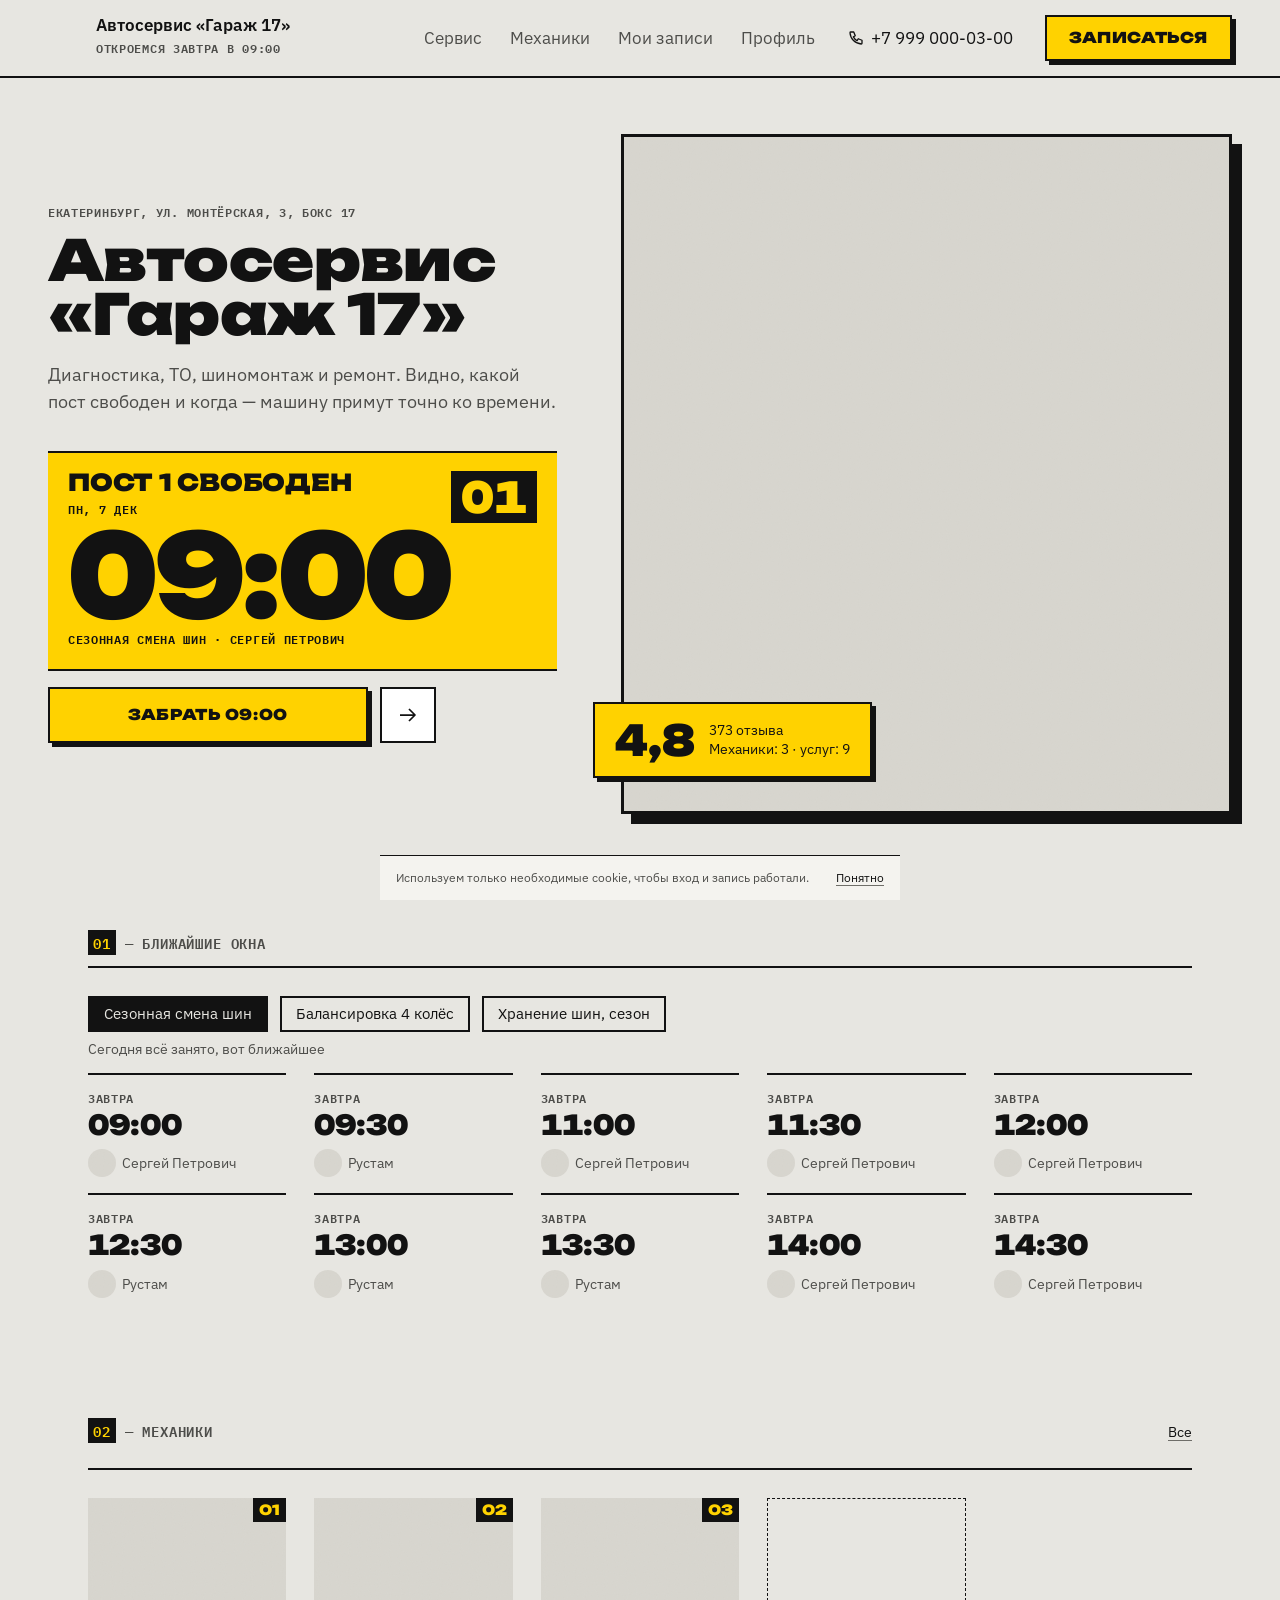
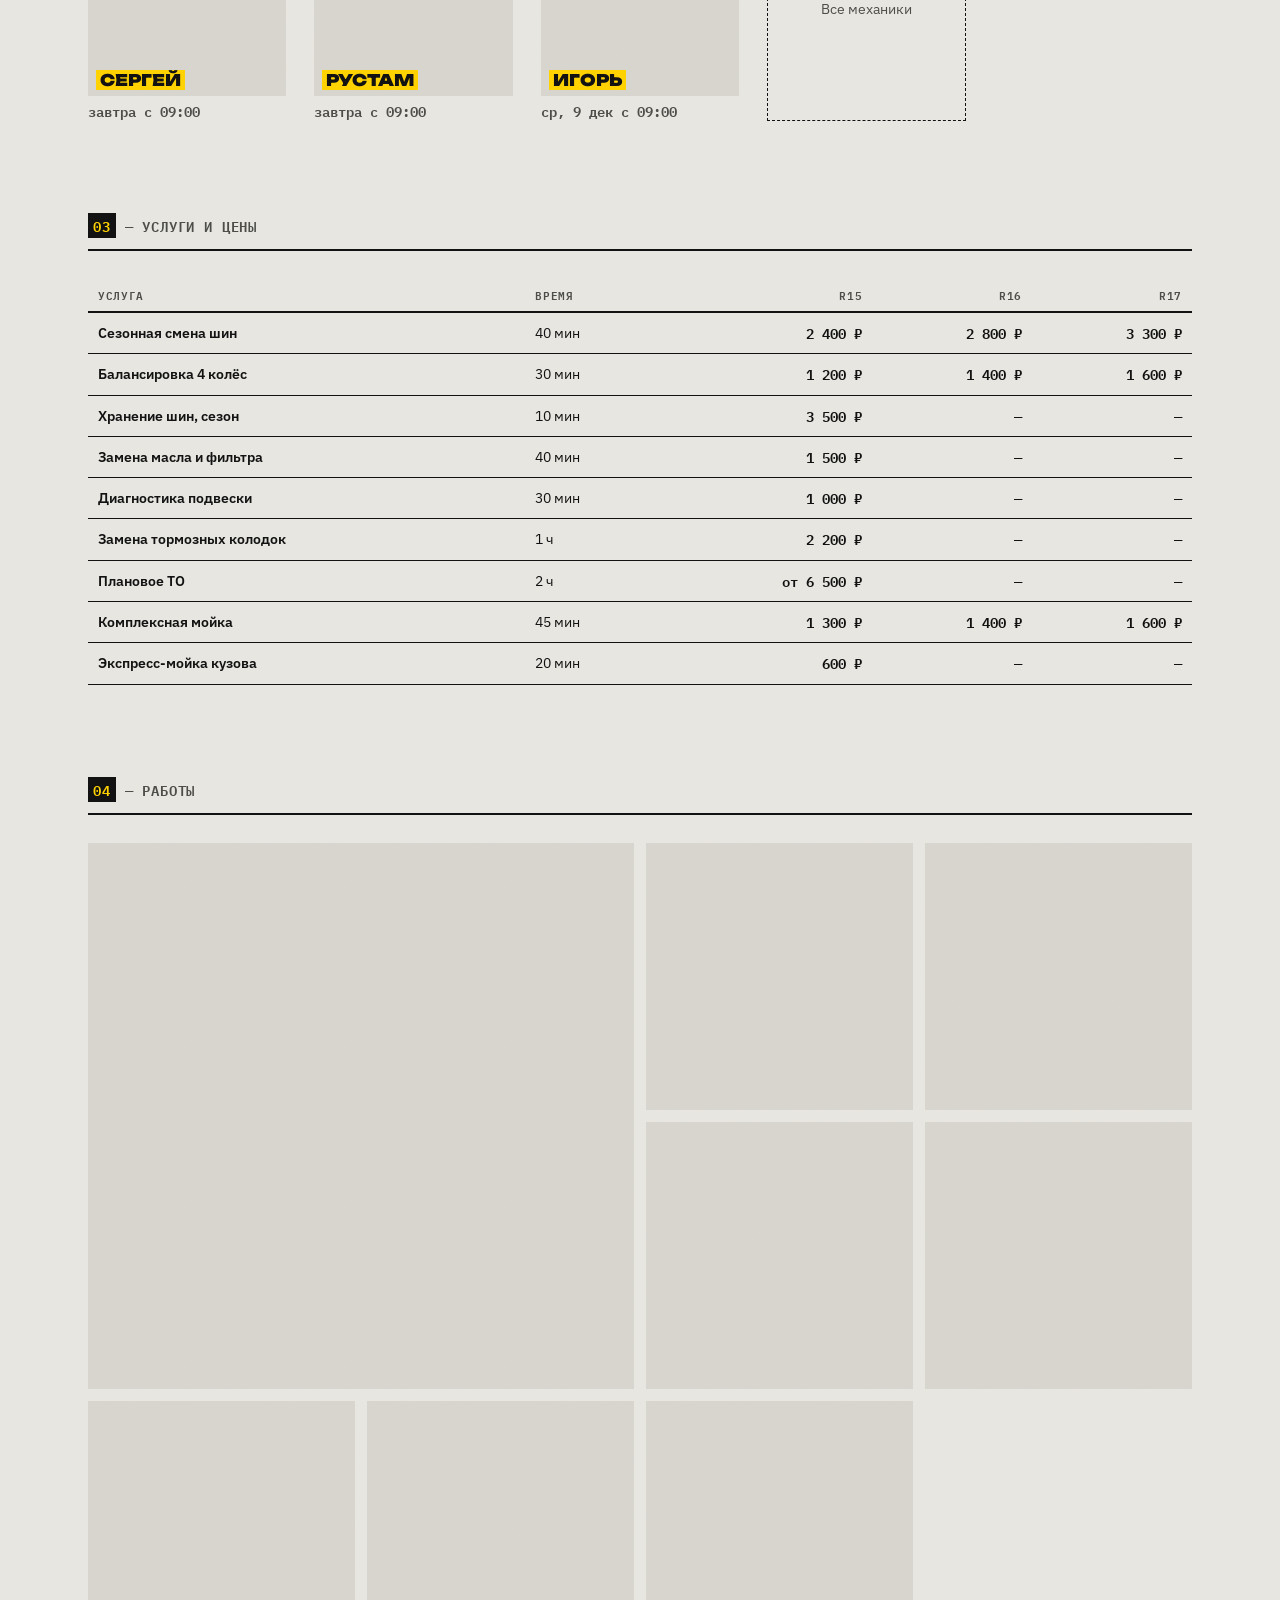
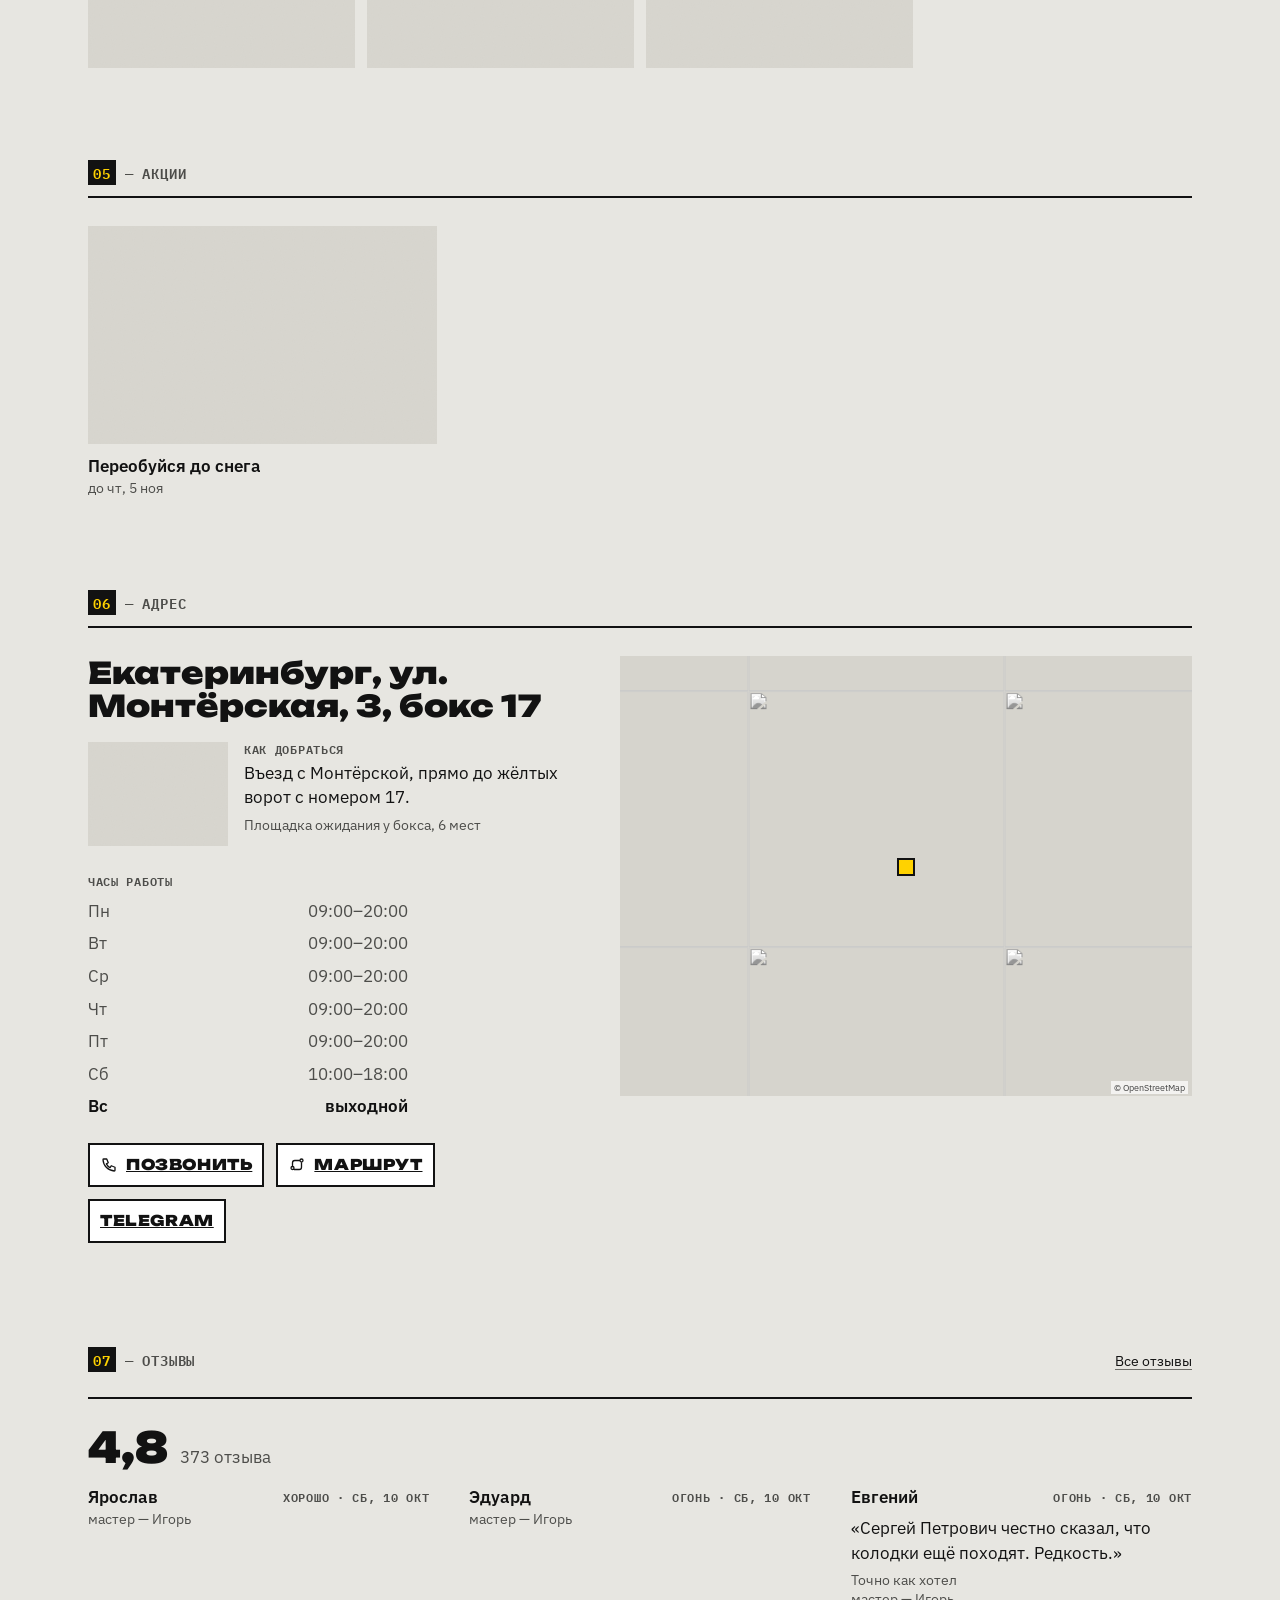
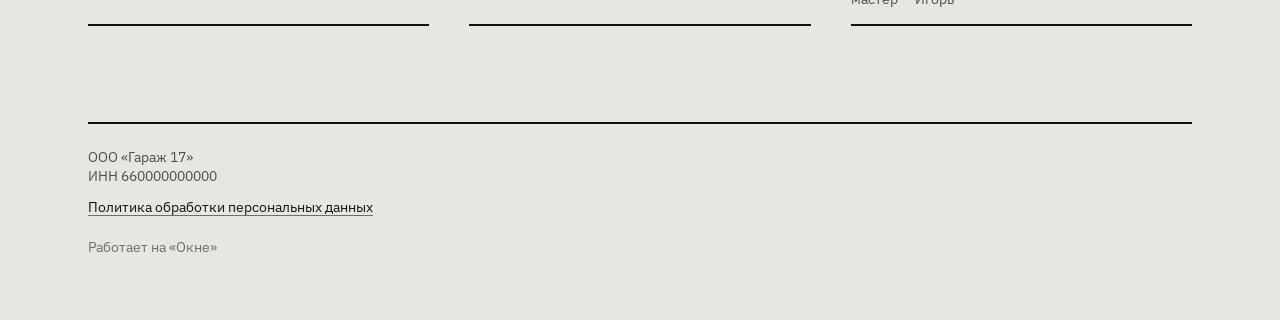
==== commit 36c2bbd1: "Демо: без отправки аналитики на статическом хостинге" ====
--- a/garage17-autoservice/index.html
+++ b/garage17-autoservice/index.html
@@ -9,7 +9,7 @@
     <meta name="format-detection" content="telephone=no" />
     <title>Автосервис «Гараж 17»</title><meta name="description" content="Онлайн-запись в «Автосервис «Гараж 17»»"><meta name="theme-color" content="#E7E6E1"><meta name="apple-mobile-web-app-title" content="Гараж 17"><link rel="manifest" href="/garage17-autoservice/manifest/client.webmanifest?v=mv2ydy9v"><link rel="icon" type="image/png" sizes="192x192" href="/garage17-autoservice/icons/any/192.png?v=mv2ydy9v"><link rel="apple-touch-icon" sizes="180x180" href="/garage17-autoservice/icons/apple/180.png?v=mv2ydy9v">
     <script>window.__OKNO__=Object.assign({"slug":"garage17","theme":"SIGNAL","accent":"#FFD200","name":"Автосервис «Гараж 17»","shortName":"Гараж 17","niche":"AUTO","tz":"Asia/Yekaterinburg","demo":true},{app:(function(){var p=location.pathname.slice(21);return /^\/master(\/|$)/.test(p)?'master':/^\/admin(\/|$)/.test(p)?'admin':'client'})()})</script>
-    <script type="module" crossorigin src="/garage17-autoservice/assets/index-Ble5Hi62.js"></script>
+    <script type="module" crossorigin src="/garage17-autoservice/assets/index-DG1ZgBwk.js"></script>
     <link rel="stylesheet" crossorigin href="/garage17-autoservice/assets/index-D0xAatuv.css">
   </head>
   <body>
